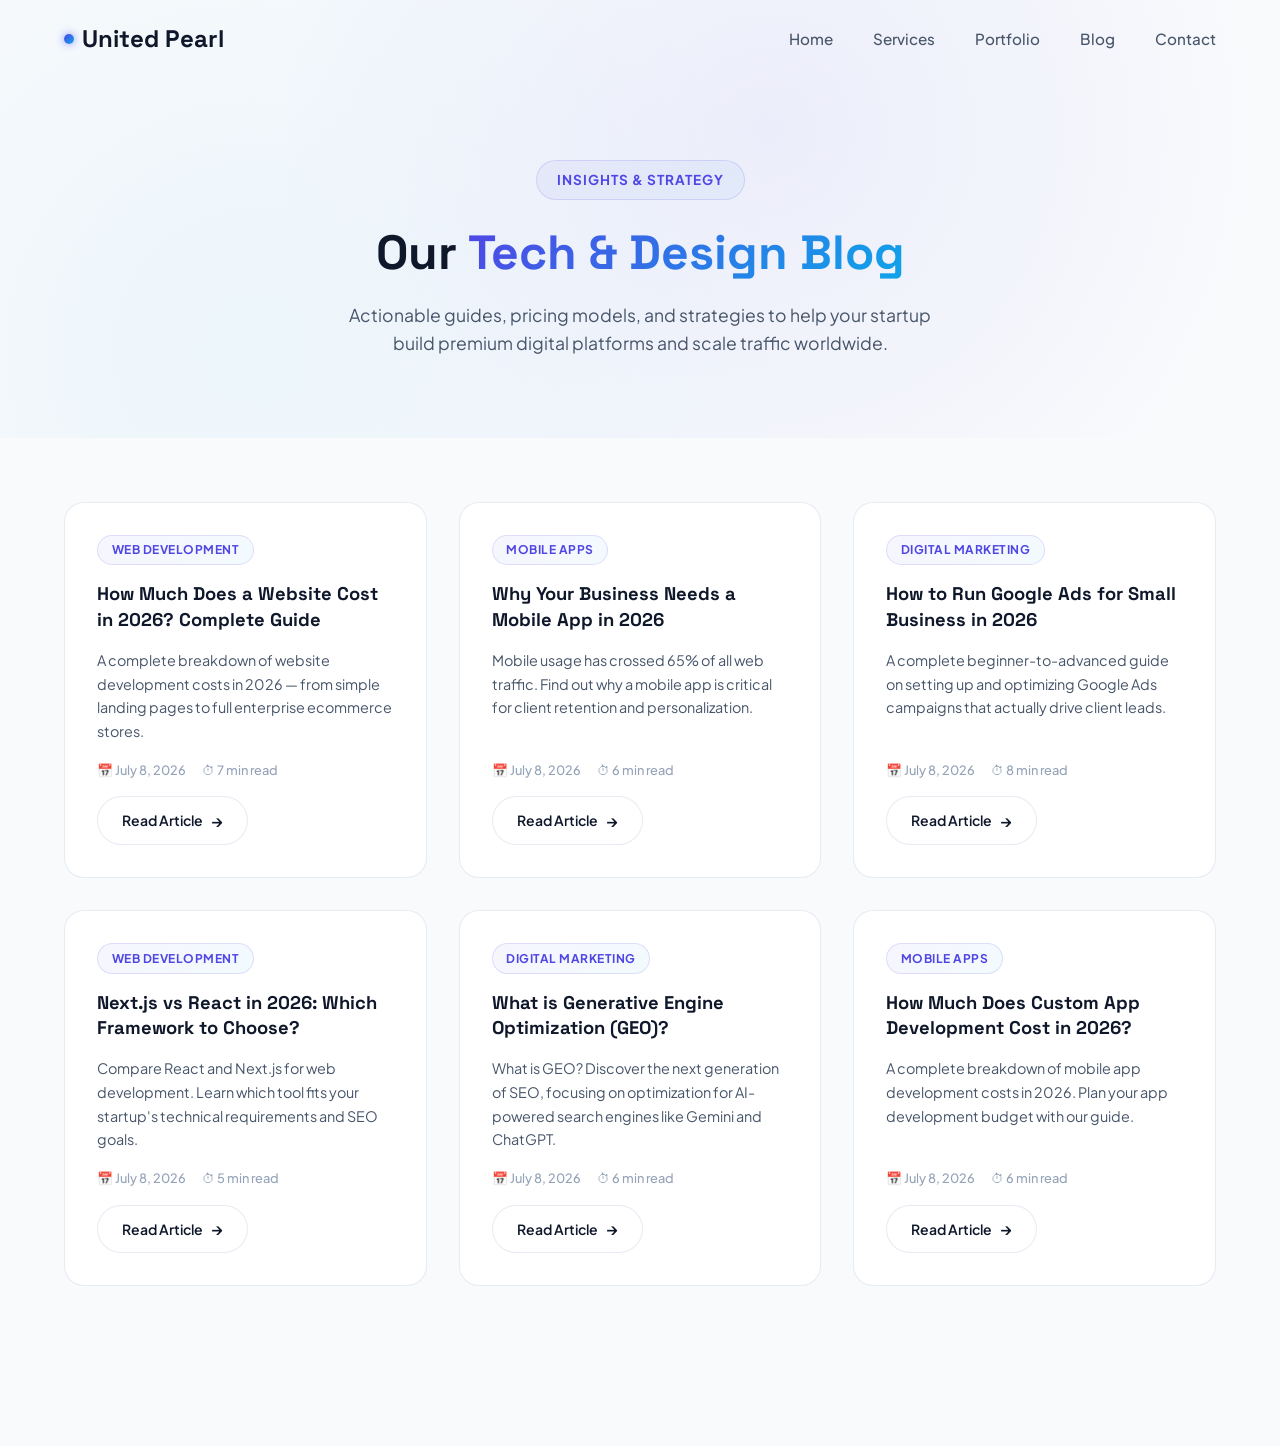
==== blog/index.html @ 1aefc0dc "SEO: Implement full blog system with 6 highly-searched blog articles, blog listing page, preview gri" ====
<!DOCTYPE html>
<html lang="en">
<head>
  <!-- Core Meta Tags -->
  <meta charset="UTF-8">
  <meta name="viewport" content="width=device-width, initial-scale=1.0">
  <meta name="robots" content="index, follow, max-snippet:-1, max-image-preview:large, max-video-preview:-1">
  <meta name="author" content="United Pearl">

  <!-- SEO Title & Description -->
  <title>Blog | United Pearl - Custom Web Development & Marketing Tips</title>
  <meta name="description" content="Discover professional tips, insights, and guides on custom web development, mobile app pricing, generative engine optimization, and Google Ads strategy for your business.">
  <meta name="keywords" content="united pearl blog, website cost 2026, app development tips, GEO vs SEO, run google ads, small business guide">

  <!-- Canonical URL -->
  <link rel="canonical" href="https://unitedpearl.in/blog/">

  <!-- Open Graph -->
  <meta property="og:type" content="website">
  <meta property="og:url" content="https://unitedpearl.in/blog/">
  <meta property="og:title" content="Blog | United Pearl - Custom Web Development & Marketing Tips">
  <meta property="og:description" content="Explore expert articles on custom website development, mobile app pricing, generative engine optimization, and Google Ads management.">
  <meta property="og:image" content="https://unitedpearl.in/assets/og-image.png">
  <meta property="og:site_name" content="United Pearl">
  <meta property="og:locale" content="en_US">

  <!-- Twitter Card -->
  <meta name="twitter:card" content="summary_large_image">
  <meta name="twitter:site" content="@unitedpearl">
  <meta name="twitter:title" content="Blog | United Pearl - Custom Web Development & Marketing Tips">
  <meta name="twitter:description" content="Explore expert articles on custom website development, mobile app pricing, generative engine optimization, and Google Ads management.">
  <meta name="twitter:image" content="https://unitedpearl.in/assets/og-image.png">

  <!-- CSS -->
  <link rel="stylesheet" href="../style.css">

  <!-- Favicon -->
  <link rel="icon" type="image/svg+xml" href="data:image/svg+xml,<svg xmlns=%22http://www.w3.org/2000/svg%22 viewBox=%220 0 100 100%22><circle cx=%2250%22 cy=%2250%22 r=%2240%22 fill=%22url(%23g)%22/><defs><linearGradient id=%22g%22 x1=%220%22 y1=%220%22 x2=%221%22 y2=%221%22><stop offset=%220%25%22 stop-color=%22%234f46e5%22/><stop offset=%22100%25%22 stop-color=%22%230ea5e9%22/></linearGradient></defs></svg>">

  <!-- Google AdSense -->
  <script async src="https://pagead2.googlesyndication.com/pagead/js/adsbygoogle.js?client=ca-pub-5391210910914867" crossorigin="anonymous"></script>
</head>
<body>

  <!-- Header -->
  <header id="header">
    <div class="container">
      <a href="../index.html" class="logo">
        <span class="logo-dot"></span>
        United Pearl
      </a>
      <nav id="nav-menu">
        <a href="../index.html" class="nav-link">Home</a>
        <a href="../index.html#services" class="nav-link">Services</a>
        <a href="../index.html#portfolio" class="nav-link">Portfolio</a>
        <a href="index.html" class="nav-link active">Blog</a>
        <a href="../index.html#contact" class="nav-link">Contact</a>
      </nav>
      <button class="mobile-nav-toggle" id="mobile-toggle" aria-label="Toggle Navigation">
        <span></span>
        <span></span>
        <span></span>
      </button>
    </div>
  </header>

  <!-- Blog Listing Hero -->
  <section class="blog-listing-hero">
    <div class="container">
      <span class="section-tag">Insights &amp; Strategy</span>
      <h1>Our <span class="text-gradient">Tech &amp; Design Blog</span></h1>
      <p>Actionable guides, pricing models, and strategies to help your startup build premium digital platforms and scale traffic worldwide.</p>
    </div>
  </section>

  <!-- Blog Listing Grid -->
  <section class="blog-listing-grid">
    <div class="container">
      <div class="blog-grid">

        <!-- Card 1: Website Cost -->
        <article class="blog-card">
          <span class="blog-card-tag">Web Development</span>
          <h3 class="blog-card-title">How Much Does a Website Cost in 2026? Complete Guide</h3>
          <p class="blog-card-excerpt">A complete breakdown of website development costs in 2026 — from simple landing pages to full enterprise ecommerce stores.</p>
          <div class="blog-card-meta">
            <span>📅 July 8, 2026</span>
            <span>⏱ 7 min read</span>
          </div>
          <a href="how-much-does-a-website-cost.html" class="blog-card-link">Read Article <span class="btn-icon">→</span></a>
        </article>

        <!-- Card 2: Mobile App Benefits -->
        <article class="blog-card">
          <span class="blog-card-tag">Mobile Apps</span>
          <h3 class="blog-card-title">Why Your Business Needs a Mobile App in 2026</h3>
          <p class="blog-card-excerpt">Mobile usage has crossed 65% of all web traffic. Find out why a mobile app is critical for client retention and personalization.</p>
          <div class="blog-card-meta">
            <span>📅 July 8, 2026</span>
            <span>⏱ 6 min read</span>
          </div>
          <a href="why-your-business-needs-a-mobile-app.html" class="blog-card-link">Read Article <span class="btn-icon">→</span></a>
        </article>

        <!-- Card 3: Google Ads Guide -->
        <article class="blog-card">
          <span class="blog-card-tag">Digital Marketing</span>
          <h3 class="blog-card-title">How to Run Google Ads for Small Business in 2026</h3>
          <p class="blog-card-excerpt">A complete beginner-to-advanced guide on setting up and optimizing Google Ads campaigns that actually drive client leads.</p>
          <div class="blog-card-meta">
            <span>📅 July 8, 2026</span>
            <span>⏱ 8 min read</span>
          </div>
          <a href="how-to-run-google-ads-for-small-business.html" class="blog-card-link">Read Article <span class="btn-icon">→</span></a>
        </article>

        <!-- Card 4: Next.js vs React -->
        <article class="blog-card">
          <span class="blog-card-tag">Web Development</span>
          <h3 class="blog-card-title">Next.js vs React in 2026: Which Framework to Choose?</h3>
          <p class="blog-card-excerpt">Compare React and Next.js for web development. Learn which tool fits your startup's technical requirements and SEO goals.</p>
          <div class="blog-card-meta">
            <span>📅 July 8, 2026</span>
            <span>⏱ 5 min read</span>
          </div>
          <a href="nextjs-vs-react-which-framework-should-you-choose.html" class="blog-card-link">Read Article <span class="btn-icon">→</span></a>
        </article>

        <!-- Card 5: GEO vs SEO -->
        <article class="blog-card">
          <span class="blog-card-tag">Digital Marketing</span>
          <h3 class="blog-card-title">What is Generative Engine Optimization (GEO)?</h3>
          <p class="blog-card-excerpt">What is GEO? Discover the next generation of SEO, focusing on optimization for AI-powered search engines like Gemini and ChatGPT.</p>
          <div class="blog-card-meta">
            <span>📅 July 8, 2026</span>
            <span>⏱ 6 min read</span>
          </div>
          <a href="what-is-generative-engine-optimization-geo.html" class="blog-card-link">Read Article <span class="btn-icon">→</span></a>
        </article>

        <!-- Card 6: App Development Cost -->
        <article class="blog-card">
          <span class="blog-card-tag">Mobile Apps</span>
          <h3 class="blog-card-title">How Much Does Custom App Development Cost in 2026?</h3>
          <p class="blog-card-excerpt">A complete breakdown of mobile app development costs in 2026. Plan your app development budget with our guide.</p>
          <div class="blog-card-meta">
            <span>📅 July 8, 2026</span>
            <span>⏱ 6 min read</span>
          </div>
          <a href="how-much-does-custom-app-development-cost.html" class="blog-card-link">Read Article <span class="btn-icon">→</span></a>
        </article>

      </div>
    </div>
  </section>

  <!-- JS -->
  <script src="../script.js"></script>
</body>
</html>
---- style.css ----
/* style.css - Premium Light/White Theme Design System for United Pearl */

@import url('https://fonts.googleapis.com/css2?family=Plus+Jakarta+Sans:wght@300;400;500;600;700;800&family=Space+Grotesk:wght@400;500;600;700&display=swap');

:root {
  /* Colors */
  --bg-primary: #f8fafc;
  --bg-secondary: #ffffff;
  --text-primary: #0f172a;
  --text-secondary: #475569;
  --text-muted: #94a3b8;
  
  --primary: #4f46e5;       /* Indigo */
  --primary-light: #818cf8; /* Light Indigo */
  --secondary: #0ea5e9;     /* Cyber Cyan */
  --accent: #f43f5e;        /* Rose accent */
  
  --gradient-main: linear-gradient(135deg, var(--primary) 0%, var(--secondary) 100%);
  --gradient-hover: linear-gradient(135deg, #4338ca 0%, #0284c7 100%);
  --gradient-soft: linear-gradient(135deg, rgba(79, 70, 229, 0.05) 0%, rgba(14, 165, 233, 0.05) 100%);
  
  --border-color: rgba(226, 232, 240, 0.8);
  --border-glow: rgba(79, 70, 229, 0.15);
  
  /* Shadows */
  --shadow-sm: 0 2px 4px rgba(15, 23, 42, 0.03);
  --shadow-md: 0 10px 25px -5px rgba(15, 23, 42, 0.05), 0 8px 10px -6px rgba(15, 23, 42, 0.05);
  --shadow-lg: 0 20px 40px -10px rgba(15, 23, 42, 0.08), 0 10px 15px -3px rgba(15, 23, 42, 0.04);
  --shadow-glow: 0 0 25px rgba(79, 70, 229, 0.15);
  
  /* Transitions */
  --transition-fast: 0.2s cubic-bezier(0.4, 0, 0.2, 1);
  --transition-normal: 0.3s cubic-bezier(0.4, 0, 0.2, 1);
  --transition-slow: 0.5s cubic-bezier(0.4, 0, 0.2, 1);
  
  /* Font Families */
  --font-heading: 'Space Grotesk', sans-serif;
  --font-body: 'Plus Jakarta Sans', sans-serif;
}

/* Base resets & styles */
* {
  margin: 0;
  padding: 0;
  box-sizing: border-box;
  outline: none;
}

html {
  scroll-behavior: smooth;
  font-size: 16px;
  background-color: var(--bg-primary);
  color: var(--text-primary);
}

body {
  font-family: var(--font-body);
  line-height: 1.6;
  overflow-x: hidden;
}

/* Typography styling */
h1, h2, h3, h4, h5, h6 {
  font-family: var(--font-heading);
  font-weight: 700;
  color: var(--text-primary);
  line-height: 1.2;
}

p {
  color: var(--text-secondary);
}

a {
  text-decoration: none;
  color: inherit;
  transition: var(--transition-fast);
}

img {
  max-width: 100%;
  height: auto;
  display: block;
}

/* Global Container */
.container {
  width: 100%;
  max-width: 1200px;
  margin: 0 auto;
  padding: 0 1.5rem;
}

/* Scrollbar customization */
::-webkit-scrollbar {
  width: 10px;
}
::-webkit-scrollbar-track {
  background: var(--bg-primary);
}
::-webkit-scrollbar-thumb {
  background: #cbd5e1;
  border-radius: 5px;
  border: 2px solid var(--bg-primary);
}
::-webkit-scrollbar-thumb:hover {
  background: var(--text-muted);
}

/* Common Buttons & Elements */
.btn {
  display: inline-flex;
  align-items: center;
  justify-content: center;
  padding: 0.875rem 2rem;
  border-radius: 30px;
  font-weight: 600;
  font-family: var(--font-body);
  font-size: 0.95rem;
  transition: all var(--transition-normal);
  cursor: pointer;
  border: 1px solid transparent;
}

.btn-primary {
  background: var(--gradient-main);
  color: #ffffff;
  box-shadow: 0 10px 20px rgba(79, 70, 229, 0.2);
}

.btn-primary:hover {
  background: var(--gradient-hover);
  transform: translateY(-2px);
  box-shadow: 0 15px 25px rgba(79, 70, 229, 0.3);
}

.btn-secondary {
  background: var(--bg-secondary);
  color: var(--text-primary);
  border: 1px solid var(--border-color);
}

.btn-secondary:hover {
  border-color: var(--primary-light);
  transform: translateY(-2px);
  box-shadow: var(--shadow-sm);
}

.btn-icon {
  margin-left: 0.5rem;
  font-size: 1.1rem;
  transition: transform var(--transition-fast);
}

.btn:hover .btn-icon {
  transform: translateX(4px);
}

.section-tag {
  display: inline-block;
  padding: 0.5rem 1.25rem;
  background: var(--gradient-soft);
  border: 1px solid var(--border-glow);
  color: var(--primary);
  border-radius: 20px;
  font-size: 0.85rem;
  font-weight: 700;
  text-transform: uppercase;
  letter-spacing: 1px;
  margin-bottom: 1.25rem;
}

.section-title-wrap {
  text-align: center;
  max-width: 700px;
  margin: 0 auto 4rem auto;
}

.section-title {
  font-size: 2.5rem;
  margin-bottom: 1rem;
}

.text-gradient {
  background: var(--gradient-main);
  -webkit-background-clip: text;
  -webkit-text-fill-color: transparent;
  background-clip: text;
}

/* Header & Navigation */
header {
  position: fixed;
  top: 0;
  left: 0;
  width: 100%;
  z-index: 1000;
  padding: 1.25rem 0;
  transition: all var(--transition-normal);
}

header.scrolled {
  padding: 0.8rem 0;
  background: rgba(255, 255, 255, 0.8);
  backdrop-filter: blur(16px);
  -webkit-backdrop-filter: blur(16px);
  border-bottom: 1px solid var(--border-color);
  box-shadow: var(--shadow-sm);
}

header .container {
  display: flex;
  align-items: center;
  justify-content: space-between;
}

.logo {
  display: flex;
  align-items: center;
  gap: 0.5rem;
  font-family: var(--font-heading);
  font-size: 1.5rem;
  font-weight: 700;
  color: var(--text-primary);
}

.logo-dot {
  width: 10px;
  height: 10px;
  background: var(--gradient-main);
  border-radius: 50%;
  display: inline-block;
  box-shadow: 0 0 8px var(--primary-light);
}

nav {
  display: flex;
  align-items: center;
  gap: 2.5rem;
}

.nav-link {
  font-weight: 500;
  color: var(--text-secondary);
  font-size: 0.95rem;
  position: relative;
  padding: 0.25rem 0;
}

.nav-link:hover, .nav-link.active {
  color: var(--primary);
}

.nav-link::after {
  content: '';
  position: absolute;
  bottom: 0;
  left: 0;
  width: 0;
  height: 2px;
  background: var(--gradient-main);
  transition: width var(--transition-normal);
}

.nav-link:hover::after, .nav-link.active::after {
  width: 100%;
}

.mobile-nav-toggle {
  display: none;
  background: none;
  border: none;
  cursor: pointer;
  padding: 0.5rem;
  z-index: 1001;
}

.mobile-nav-toggle span {
  display: block;
  width: 25px;
  height: 2px;
  background-color: var(--text-primary);
  margin: 5px 0;
  transition: all var(--transition-normal);
}

/* Hero Section */
.hero {
  padding: 10rem 0 7rem 0;
  background: radial-gradient(circle at 50% 50%, rgba(14, 165, 233, 0.08) 0%, transparent 50%),
              radial-gradient(circle at 10% 20%, rgba(79, 70, 229, 0.04) 0%, transparent 40%);
  position: relative;
}

.hero-content-center {
  text-align: center;
  max-width: 820px;
  margin: 0 auto;
  display: flex;
  flex-direction: column;
  align-items: center;
}

.hero-content-center .hero-cta {
  justify-content: center;
}

.hero-title {
  font-size: 3.75rem;
  line-height: 1.15;
  margin-bottom: 1.5rem;
  font-weight: 800;
}

.hero-description {
  font-size: 1.15rem;
  color: var(--text-secondary);
  margin-bottom: 2.5rem;
  line-height: 1.7;
}

.hero-cta {
  display: flex;
  gap: 1rem;
}

.hero-visual {
  position: relative;
  display: flex;
  justify-content: center;
  align-items: center;
}

.hero-image-wrapper {
  position: relative;
  width: 100%;
  max-width: 480px;
  border-radius: 2rem;
  overflow: hidden;
  box-shadow: var(--shadow-lg);
  border: 4px solid var(--bg-secondary);
  transform: perspective(1000px) rotateY(-5deg) rotateX(5deg);
  transition: transform var(--transition-slow);
}

.hero-image-wrapper:hover {
  transform: perspective(1000px) rotateY(0deg) rotateX(0deg);
}

.floating-card {
  position: absolute;
  background: rgba(255, 255, 255, 0.85);
  backdrop-filter: blur(12px);
  -webkit-backdrop-filter: blur(12px);
  border: 1px solid var(--border-color);
  border-radius: 1rem;
  padding: 1rem 1.5rem;
  display: flex;
  align-items: center;
  gap: 1rem;
  box-shadow: var(--shadow-md);
  animation: float 4s ease-in-out infinite;
}

.floating-card-1 {
  top: 10%;
  left: -8%;
  animation-delay: 0s;
}

.floating-card-2 {
  bottom: 15%;
  right: -5%;
  animation-delay: 2s;
}

.float-icon {
  font-size: 1.5rem;
  background: var(--gradient-soft);
  color: var(--primary);
  width: 40px;
  height: 40px;
  border-radius: 50%;
  display: flex;
  align-items: center;
  justify-content: center;
}

.float-info h4 {
  font-size: 0.95rem;
  margin-bottom: 0.1rem;
}

.float-info p {
  font-size: 0.75rem;
  font-weight: 600;
  color: var(--primary);
}

@keyframes float {
  0%, 100% {
    transform: translateY(0px);
  }
  50% {
    transform: translateY(-12px);
  }
}

/* Services Section */
.services {
  padding: 7rem 0;
  background: var(--bg-secondary);
  position: relative;
}

.services-grid {
  display: grid;
  grid-template-columns: repeat(auto-fit, minmax(320px, 1fr));
  gap: 2rem;
}

.service-card {
  background: rgba(255, 255, 255, 0.6);
  border: 1px solid rgba(255, 255, 255, 0.5);
  border-radius: 1.5rem;
  padding: 2.5rem;
  transition: all 0.4s cubic-bezier(0.23, 1, 0.32, 1);
  position: relative;
  overflow: hidden;
  display: flex;
  flex-direction: column;
  backdrop-filter: blur(4px);
  -webkit-backdrop-filter: blur(4px);
}

/* Shimmer highlight layer */
.service-card::before {
  content: '';
  position: absolute;
  top: 0;
  left: -75%;
  width: 50%;
  height: 100%;
  background: linear-gradient(
    120deg,
    transparent 0%,
    rgba(255, 255, 255, 0) 30%,
    rgba(255, 255, 255, 0.55) 50%,
    rgba(255, 255, 255, 0) 70%,
    transparent 100%
  );
  transition: left 0.65s cubic-bezier(0.23, 1, 0.32, 1);
  pointer-events: none;
  z-index: 1;
}

/* Subtle inner gradient glow */
.service-card::after {
  content: '';
  position: absolute;
  inset: 0;
  border-radius: 1.5rem;
  background: linear-gradient(
    135deg,
    rgba(79, 70, 229, 0.07) 0%,
    rgba(14, 165, 233, 0.05) 50%,
    rgba(255, 255, 255, 0.1) 100%
  );
  opacity: 0;
  transition: opacity 0.4s ease;
  pointer-events: none;
  z-index: 0;
}

.service-card:hover {
  transform: translateY(-10px) scale(1.015);
  background: rgba(255, 255, 255, 0.82);
  border-color: rgba(255, 255, 255, 0.9);
  box-shadow:
    0 8px 32px rgba(79, 70, 229, 0.12),
    0 2px 8px rgba(14, 165, 233, 0.08),
    inset 0 1px 0 rgba(255, 255, 255, 0.9),
    inset 0 -1px 0 rgba(255, 255, 255, 0.4);
  backdrop-filter: blur(20px);
  -webkit-backdrop-filter: blur(20px);
}

.service-card:hover::before {
  left: 125%;
}

.service-card:hover::after {
  opacity: 1;
}

.service-card > * {
  position: relative;
  z-index: 2;
}

.service-icon {
  width: 60px;
  height: 60px;
  border-radius: 16px;
  background: rgba(255, 255, 255, 0.7);
  border: 1px solid rgba(255, 255, 255, 0.6);
  display: flex;
  align-items: center;
  justify-content: center;
  margin-bottom: 1.5rem;
  transition: all 0.4s cubic-bezier(0.23, 1, 0.32, 1);
  color: var(--primary);
  backdrop-filter: blur(8px);
  -webkit-backdrop-filter: blur(8px);
  box-shadow: 0 4px 12px rgba(79, 70, 229, 0.08), inset 0 1px 0 rgba(255,255,255,0.8);
}

.service-card:hover .service-icon {
  background: var(--gradient-main);
  color: #ffffff;
  border-color: transparent;
  box-shadow: 0 8px 20px rgba(79, 70, 229, 0.28), inset 0 1px 0 rgba(255,255,255,0.3);
  transform: scale(1.08);
}

.service-icon svg {
  width: 28px;
  height: 28px;
}

.service-icon svg.outline-icon {
  fill: none;
  stroke: currentColor;
}

.service-icon svg.filled-icon {
  fill: currentColor;
  stroke: none;
}

.service-card h3 {
  font-size: 1.35rem;
  margin-bottom: 1rem;
  font-family: var(--font-heading);
}

.service-card p {
  font-size: 0.95rem;
  color: var(--text-secondary);
  line-height: 1.6;
  flex-grow: 1;
}

/* Portfolio Section */
.portfolio {
  padding: 7rem 0;
  background: var(--bg-primary);
}

.portfolio-tabs {
  display: flex;
  justify-content: center;
  gap: 1rem;
  margin-bottom: 4rem;
}

.tab-btn {
  background: var(--bg-secondary);
  color: var(--text-secondary);
  border: 1px solid var(--border-color);
  padding: 0.75rem 2rem;
  border-radius: 30px;
  font-weight: 600;
  cursor: pointer;
  transition: all var(--transition-normal);
}

.tab-btn.active {
  background: var(--gradient-main);
  color: #ffffff;
  border-color: transparent;
  box-shadow: 0 8px 16px rgba(79, 70, 229, 0.15);
}

.portfolio-grid {
  display: grid;
  grid-template-columns: repeat(auto-fit, minmax(360px, 1fr));
  gap: 2.5rem;
}

.apps-grid {
  display: flex;
  flex-wrap: wrap;
  justify-content: center;
  gap: 2.5rem;
}

.apps-grid .app-card {
  width: calc(50% - 1.25rem);
  min-width: 340px;
  max-width: 560px;
}

@media (max-width: 768px) {
  .apps-grid .app-card {
    width: 100%;
  }
}

.portfolio-pane {
  display: none;
  width: 100%;
}

.portfolio-pane.active {
  display: grid;
  animation: fadeIn 0.5s ease-in-out;
}

@keyframes fadeIn {
  from { opacity: 0; transform: translateY(15px); }
  to { opacity: 1; transform: translateY(0); }
}

/* Web Portfolio Card */
.web-card {
  background: var(--bg-secondary);
  border: 1px solid var(--border-color);
  border-radius: 1.5rem;
  overflow: hidden;
  box-shadow: var(--shadow-sm);
  transition: all var(--transition-normal);
  display: flex;
  flex-direction: column;
}

.web-card:hover {
  transform: translateY(-8px);
  box-shadow: var(--shadow-lg);
  border-color: var(--primary-light);
}

.web-preview {
  position: relative;
  overflow: hidden;
  aspect-ratio: 16/10;
  background: #f1f5f9;
}

.web-preview img {
  width: 100%;
  height: 100%;
  object-fit: cover;
  object-position: top;
  transition: transform var(--transition-slow);
  content-visibility: auto;
}

.web-card:hover .web-preview img {
  transform: scale(1.05);
}

.web-card-content {
  padding: 2rem;
  display: flex;
  flex-direction: column;
  flex-grow: 1;
}

.web-card-content h3 {
  font-size: 1.4rem;
  margin-bottom: 0.75rem;
}

.web-card-content p {
  font-size: 0.95rem;
  color: var(--text-secondary);
  margin-bottom: 1.5rem;
  flex-grow: 1;
}

.web-tags {
  display: flex;
  gap: 0.5rem;
  margin-bottom: 1.5rem;
  flex-wrap: wrap;
}

.web-tags span {
  font-size: 0.75rem;
  font-weight: 600;
  color: var(--primary);
  background: var(--gradient-soft);
  border: 1px solid var(--border-glow);
  padding: 0.25rem 0.75rem;
  border-radius: 15px;
}

/* App Portfolio Card */
.app-card {
  background: var(--bg-secondary);
  border: 1px solid var(--border-color);
  border-radius: 1.5rem;
  padding: 2rem;
  box-shadow: var(--shadow-sm);
  transition: all var(--transition-normal);
  display: flex;
  flex-direction: column;
}

.app-card:hover {
  transform: translateY(-8px);
  box-shadow: var(--shadow-lg);
  border-color: var(--primary-light);
}

.app-header {
  display: flex;
  gap: 1.25rem;
  align-items: center;
  margin-bottom: 1.5rem;
}

.app-icon {
  width: 76px;
  height: 76px;
  border-radius: 18px;
  overflow: hidden;
  box-shadow: var(--shadow-md);
  border: 2px solid var(--border-color);
  background: #ffffff;
}

.app-icon img {
  width: 100%;
  height: 100%;
  object-fit: cover;
}

.app-title-wrap h3 {
  font-size: 1.25rem;
  margin-bottom: 0.25rem;
}

.app-developer {
  font-size: 0.8rem;
  color: var(--primary);
  font-weight: 700;
  text-transform: uppercase;
  letter-spacing: 0.5px;
}

.app-description {
  font-size: 0.95rem;
  color: var(--text-secondary);
  margin-bottom: 1.5rem;
  line-height: 1.6;
  flex-grow: 1;
}

.play-badge-btn {
  display: flex;
  align-items: center;
  gap: 0.75rem;
  background: #111827; /* Dark black background matching official play badge style */
  color: #ffffff;
  padding: 0.65rem 1.25rem;
  border-radius: 12px;
  font-size: 0.75rem;
  font-weight: 600;
  align-self: flex-start;
  transition: all var(--transition-fast);
}

.play-badge-btn:hover {
  background: #1f2937;
  transform: translateY(-2px);
  box-shadow: 0 8px 15px rgba(17, 24, 39, 0.2);
}

.play-badge-btn svg {
  width: 22px;
  height: 22px;
}

.play-badge-btn .badge-text {
  display: flex;
  flex-direction: column;
  line-height: 1.2;
}

.play-badge-btn .badge-text span {
  font-size: 0.6rem;
  font-weight: 400;
  text-transform: uppercase;
  color: #9ca3af;
}

.play-badge-btn .badge-text strong {
  font-size: 0.85rem;
  font-weight: 600;
  letter-spacing: 0.2px;
}

/* About & Stats Section */
.about {
  padding: 7rem 0;
  background: var(--bg-secondary);
  position: relative;
}

.about-grid {
  display: grid;
  grid-template-columns: 1fr 1fr;
  gap: 5rem;
  align-items: center;
}

.about-content h2 {
  font-size: 2.25rem;
  margin-bottom: 1.5rem;
}

.about-content p {
  margin-bottom: 2rem;
  font-size: 1.05rem;
}

.stats-grid {
  display: grid;
  grid-template-columns: 1fr 1fr;
  gap: 2rem;
}

.stat-item {
  background: var(--bg-primary);
  border: 1px solid var(--border-color);
  padding: 2rem;
  border-radius: 1.25rem;
  text-align: center;
  box-shadow: var(--shadow-sm);
  transition: transform var(--transition-normal);
}

.stat-item:hover {
  transform: translateY(-4px);
  border-color: var(--primary-light);
}

.stat-number {
  font-size: 2.5rem;
  font-weight: 800;
  font-family: var(--font-heading);
  background: var(--gradient-main);
  -webkit-background-clip: text;
  -webkit-text-fill-color: transparent;
  background-clip: text;
  margin-bottom: 0.5rem;
}

.stat-label {
  font-size: 0.9rem;
  font-weight: 700;
  color: var(--text-secondary);
  text-transform: uppercase;
  letter-spacing: 0.5px;
}

/* Contact Section */
.contact {
  padding: 7rem 0;
  background: var(--bg-primary);
  position: relative;
}

.contact-grid {
  display: grid;
  grid-template-columns: 0.8fr 1.2fr;
  gap: 4rem;
}

.contact-info {
  display: flex;
  flex-direction: column;
  justify-content: space-between;
}

.contact-details {
  margin: 2.5rem 0;
}

.contact-detail-card {
  display: flex;
  align-items: center;
  gap: 1.25rem;
  background: var(--bg-secondary);
  border: 1px solid var(--border-color);
  padding: 1.5rem;
  border-radius: 1.25rem;
  margin-bottom: 1.5rem;
  box-shadow: var(--shadow-sm);
  transition: border-color var(--transition-normal);
}

.contact-detail-card:hover {
  border-color: var(--primary-light);
}

.contact-icon {
  width: 50px;
  height: 50px;
  border-radius: 12px;
  background: var(--gradient-soft);
  color: var(--primary);
  display: flex;
  align-items: center;
  justify-content: center;
  font-size: 1.25rem;
}

.contact-meta h4 {
  font-size: 0.85rem;
  color: var(--text-muted);
  text-transform: uppercase;
  letter-spacing: 0.5px;
  margin-bottom: 0.25rem;
}

.contact-meta a, .contact-meta p {
  font-size: 1.05rem;
  font-weight: 600;
  color: var(--text-primary);
}

.contact-meta a:hover {
  color: var(--primary);
}

.contact-form-container {
  background: var(--bg-secondary);
  border: 1px solid var(--border-color);
  padding: 3rem;
  border-radius: 2rem;
  box-shadow: var(--shadow-lg);
}

.form-group-row {
  display: grid;
  grid-template-columns: 1fr 1fr;
  gap: 1.5rem;
}

.form-group {
  margin-bottom: 1.5rem;
  display: flex;
  flex-direction: column;
  gap: 0.5rem;
}

.form-label {
  font-size: 0.85rem;
  font-weight: 700;
  color: var(--text-secondary);
}

.form-input {
  background: var(--bg-primary);
  border: 1px solid var(--border-color);
  padding: 1rem 1.25rem;
  border-radius: 12px;
  color: var(--text-primary);
  font-family: var(--font-body);
  font-size: 0.95rem;
  transition: all var(--transition-normal);
}

.form-input:focus {
  border-color: var(--primary-light);
  background: var(--bg-secondary);
  box-shadow: 0 0 0 4px rgba(79, 70, 229, 0.08);
}

textarea.form-input {
  resize: vertical;
  min-height: 120px;
}

.form-feedback {
  margin-top: 1rem;
  padding: 1rem;
  border-radius: 10px;
  font-size: 0.9rem;
  display: none;
}

.form-feedback.success {
  background: rgba(16, 185, 129, 0.1);
  color: #059669;
  border: 1px solid rgba(16, 185, 129, 0.2);
  display: block;
}

.form-feedback.error {
  background: rgba(244, 63, 94, 0.1);
  color: #e11d48;
  border: 1px solid rgba(244, 63, 94, 0.2);
  display: block;
}

/* Footer */
footer {
  background: var(--bg-secondary);
  border-top: 1px solid var(--border-color);
  padding: 4rem 0;
}

.footer-top {
  display: flex;
  justify-content: space-between;
  align-items: center;
}

.footer-brand {
  max-width: 320px;
}

.footer-tagline {
  color: var(--text-secondary);
  margin-top: 0.75rem;
  font-size: 0.95rem;
}

.footer-links {
  display: flex;
  gap: 3rem;
}

.footer-link-group h4 {
  font-size: 0.9rem;
  color: var(--text-primary);
  text-transform: uppercase;
  letter-spacing: 0.5px;
  margin-bottom: 1rem;
}

.footer-link-group ul {
  list-style: none;
}

.footer-link-group li {
  margin-bottom: 0.75rem;
}

.footer-link-group a {
  font-size: 0.9rem;
  color: var(--text-secondary);
}

.footer-link-group a:hover {
  color: var(--primary);
  padding-left: 3px;
}

.footer-bottom {
  display: flex;
  justify-content: space-between;
  align-items: center;
}

.footer-bottom p {
  font-size: 0.85rem;
  color: var(--text-muted);
}

.social-links {
  display: flex;
  gap: 1rem;
}

.social-icon {
  width: 38px;
  height: 38px;
  border-radius: 50%;
  background: var(--bg-primary);
  border: 1px solid var(--border-color);
  display: flex;
  align-items: center;
  justify-content: center;
  color: var(--text-secondary);
  transition: all var(--transition-fast);
}

.social-icon:hover {
  background: var(--gradient-main);
  color: #ffffff;
  border-color: transparent;
  transform: translateY(-2px);
}

.social-icon svg {
  width: 18px;
  height: 18px;
  fill: currentColor;
}

/* Animations */
.fade-up {
  opacity: 0;
  transform: translateY(30px);
  transition: opacity 0.8s ease, transform 0.8s ease;
}

.fade-up.animated {
  opacity: 1;
  transform: translateY(0);
}

/* Responsive Media Queries */
@media (max-width: 1024px) {
  .hero-title {
    font-size: 3rem;
  }
}

@media (max-width: 768px) {
  header {
    padding: 1rem 0;
  }
  .mobile-nav-toggle {
    display: block;
  }
  nav {
    position: fixed;
    top: 0;
    right: -100%;
    width: 280px;
    height: 100vh;
    background: var(--bg-secondary);
    box-shadow: -10px 0 30px rgba(0, 0, 0, 0.05);
    flex-direction: column;
    justify-content: center;
    gap: 2rem;
    padding: 3rem;
    transition: right var(--transition-normal);
    z-index: 1000;
  }
  nav.active {
    right: 0;
  }
  .mobile-nav-toggle.active span:nth-child(1) {
    transform: rotate(45deg) translate(5px, 5px);
  }
  .mobile-nav-toggle.active span:nth-child(2) {
    opacity: 0;
  }
  .mobile-nav-toggle.active span:nth-child(3) {
    transform: rotate(-45deg) translate(5px, -5px);
  }
  .hero {
    padding: 8rem 0 5rem 0;
  }
  .hero-title {
    font-size: 2.75rem;
  }
  .about-grid, .contact-grid {
    grid-template-columns: 1fr;
    gap: 3rem;
  }
  .contact-info {
    gap: 2rem;
  }
  .form-group-row {
    grid-template-columns: 1fr;
    gap: 0;
  }
  .footer-top {
    flex-direction: column;
    text-align: center;
    gap: 2rem;
  }
  .footer-links {
    flex-wrap: wrap;
    justify-content: center;
    gap: 2rem;
  }
  .footer-bottom {
    flex-direction: column;
    gap: 1rem;
    text-align: center;
  }
}

/* Ad Skeleton Loader */
.ad-wrapper {
  position: relative;
  min-height: 90px;
  width: 100%;
  max-width: 728px;
  background: var(--bg-secondary);
  border-radius: 12px;
  border: 1px dashed var(--border-color);
  overflow: hidden;
  display: flex;
  justify-content: center;
  align-items: center;
  margin: 0 auto;
  box-shadow: var(--shadow-sm);
  transition: all 0.3s ease;
}

.ad-wrapper::before {
  content: "";
  position: absolute;
  top: 0;
  left: 0;
  width: 100%;
  height: 100%;
  background: linear-gradient(
    90deg,
    rgba(79, 70, 229, 0) 0%,
    rgba(79, 70, 229, 0.05) 50%,
    rgba(79, 70, 229, 0) 100%
  );
  background-size: 200% 100%;
  animation: ad-shimmer 1.5s infinite linear;
}

.ad-wrapper::after {
  content: "Advertisement";
  color: var(--text-muted);
  font-size: 0.75rem;
  font-weight: 500;
  text-transform: uppercase;
  letter-spacing: 0.08em;
  position: absolute;
  z-index: 1;
}

/* Hide the skeleton styling when AdSense fills the ad */
.ad-wrapper:has(ins[data-ad-status="filled"])::before,
.ad-wrapper:has(ins[data-ad-status="filled"])::after {
  display: none !important;
}

.ad-wrapper:has(ins[data-ad-status="filled"]) {
  border-style: none;
  background: transparent;
  box-shadow: none;
}

@keyframes ad-shimmer {
  0% {
    background-position: -200% 0;
  }
  100% {
    background-position: 200% 0;
  }
}

/* ===== FAQ Section ===== */
.faq-section {
  padding: 6rem 0;
  background: var(--bg-secondary);
  position: relative;
}

.faq-section::before {
  content: '';
  position: absolute;
  top: 0; left: 0; right: 0;
  height: 1px;
  background: var(--gradient-main);
  opacity: 0.15;
}

.faq-grid {
  max-width: 800px;
  margin: 3rem auto 0;
  display: flex;
  flex-direction: column;
  gap: 1rem;
}

.faq-item {
  background: var(--bg-primary);
  border: 1px solid var(--border-color);
  border-radius: 14px;
  overflow: hidden;
  transition: border-color 0.3s ease, box-shadow 0.3s ease;
}

.faq-item:hover {
  border-color: var(--border-glow);
  box-shadow: var(--shadow-md);
}

.faq-item.open {
  border-color: rgba(79, 70, 229, 0.3);
  box-shadow: 0 4px 20px rgba(79, 70, 229, 0.08);
}

.faq-question {
  width: 100%;
  display: flex;
  justify-content: space-between;
  align-items: center;
  gap: 1rem;
  padding: 1.25rem 1.5rem;
  background: none;
  border: none;
  cursor: pointer;
  font-size: 1rem;
  font-weight: 600;
  color: var(--text-primary);
  text-align: left;
  font-family: inherit;
  transition: color 0.3s ease;
}

.faq-question:hover {
  color: var(--primary);
}

.faq-item.open .faq-question {
  color: var(--primary);
}

.faq-icon {
  flex-shrink: 0;
  width: 28px;
  height: 28px;
  border-radius: 50%;
  background: var(--gradient-soft);
  border: 1px solid var(--border-glow);
  display: flex;
  align-items: center;
  justify-content: center;
  font-size: 1.25rem;
  font-weight: 300;
  color: var(--primary);
  transition: transform 0.35s ease, background 0.3s ease;
  line-height: 1;
}

.faq-item.open .faq-icon {
  transform: rotate(45deg);
  background: var(--gradient-main);
  color: #fff;
  border-color: transparent;
}

.faq-answer {
  max-height: 0;
  overflow: hidden;
  transition: max-height 0.4s ease, padding 0.4s ease;
  padding: 0 1.5rem;
}

.faq-item.open .faq-answer {
  max-height: 300px;
  padding: 0 1.5rem 1.25rem;
}

.faq-answer p {
  color: var(--text-secondary);
  line-height: 1.7;
  font-size: 0.95rem;
}

.faq-answer a {
  color: var(--primary);
  text-decoration: none;
  font-weight: 500;
}

.faq-answer a:hover {
  text-decoration: underline;
}

@media (max-width: 768px) {
  .faq-question {
    font-size: 0.95rem;
    padding: 1rem 1.25rem;
  }
  .faq-item.open .faq-answer {
    padding: 0 1.25rem 1rem;
  }
}

/* ===================================================
   BLOG SECTION — Main site preview cards
   =================================================== */
.blog-section {
  padding: 7rem 0;
  background: var(--bg-primary);
  position: relative;
}

.blog-grid {
  display: grid;
  grid-template-columns: repeat(3, 1fr);
  gap: 2rem;
  margin-bottom: 3rem;
}

.blog-card {
  background: var(--bg-secondary);
  border: 1px solid var(--border-color);
  border-radius: 1.25rem;
  padding: 2rem;
  display: flex;
  flex-direction: column;
  gap: 1rem;
  transition: all var(--transition-normal);
  position: relative;
  overflow: hidden;
}

.blog-card::before {
  content: '';
  position: absolute;
  top: 0;
  left: 0;
  right: 0;
  height: 3px;
  background: var(--gradient-main);
  opacity: 0;
  transition: opacity var(--transition-normal);
}

.blog-card:hover {
  border-color: var(--border-glow);
  box-shadow: var(--shadow-lg);
  transform: translateY(-6px);
}

.blog-card:hover::before {
  opacity: 1;
}

.blog-card-tag {
  display: inline-block;
  padding: 0.3rem 0.85rem;
  background: var(--gradient-soft);
  border: 1px solid var(--border-glow);
  color: var(--primary);
  border-radius: 20px;
  font-size: 0.75rem;
  font-weight: 700;
  text-transform: uppercase;
  letter-spacing: 0.5px;
  width: fit-content;
}

.blog-card-title {
  font-size: 1.15rem;
  font-weight: 700;
  color: var(--text-primary);
  font-family: var(--font-heading);
  line-height: 1.4;
  transition: color var(--transition-fast);
}

.blog-card:hover .blog-card-title {
  color: var(--primary);
}

.blog-card-excerpt {
  color: var(--text-secondary);
  font-size: 0.9rem;
  line-height: 1.65;
  flex: 1;
}

.blog-card-meta {
  display: flex;
  align-items: center;
  gap: 1rem;
  font-size: 0.8rem;
  color: var(--text-muted);
  font-weight: 500;
}

.blog-card-meta span {
  display: flex;
  align-items: center;
  gap: 0.35rem;
}

.blog-card-link {
  display: inline-flex;
  align-items: center;
  gap: 0.5rem;
  padding: 0.65rem 1.5rem;
  border-radius: 30px;
  font-weight: 600;
  font-size: 0.875rem;
  background: var(--bg-secondary);
  color: var(--text-primary);
  border: 1px solid var(--border-color);
  transition: all var(--transition-normal);
  width: fit-content;
  text-decoration: none;
  font-family: var(--font-body);
}

.blog-card-link:hover {
  border-color: var(--primary);
  color: var(--primary);
  background: rgba(79, 70, 229, 0.04);
  transform: translateX(4px);
}

.blog-card-link .btn-icon {
  font-size: 1rem;
  margin-left: 0;
  transition: transform var(--transition-fast);
}

.blog-card-link:hover .btn-icon {
  transform: translateX(4px);
}

.blog-section-cta {
  text-align: center;
  margin-top: 1rem;
}

/* ===================================================
   BLOG LISTING PAGE (blog/index.html)
   =================================================== */
.blog-listing-hero {
  padding: 10rem 0 5rem;
  background: radial-gradient(circle at 60% 30%, rgba(79, 70, 229, 0.07) 0%, transparent 60%),
              radial-gradient(circle at 20% 80%, rgba(14, 165, 233, 0.05) 0%, transparent 50%);
  text-align: center;
}

.blog-listing-hero .section-tag {
  margin-bottom: 1.5rem;
}

.blog-listing-hero h1 {
  font-size: 3rem;
  margin-bottom: 1.25rem;
}

.blog-listing-hero p {
  font-size: 1.1rem;
  color: var(--text-secondary);
  max-width: 600px;
  margin: 0 auto;
}

.blog-listing-grid {
  padding: 4rem 0 7rem;
  background: var(--bg-primary);
}

/* ===================================================
   INDIVIDUAL BLOG POST PAGE STYLES
   =================================================== */
.blog-post-hero {
  padding: 9rem 0 4rem;
  background: var(--bg-secondary);
  border-bottom: 1px solid var(--border-color);
}

.blog-post-breadcrumb {
  display: flex;
  align-items: center;
  gap: 0.5rem;
  font-size: 0.85rem;
  color: var(--text-muted);
  margin-bottom: 1.5rem;
}

.blog-post-breadcrumb a {
  color: var(--primary);
  text-decoration: none;
  font-weight: 500;
}

.blog-post-breadcrumb a:hover {
  text-decoration: underline;
}

.blog-post-breadcrumb .sep {
  color: var(--text-muted);
}

.blog-post-tag {
  display: inline-block;
  padding: 0.35rem 1rem;
  background: var(--gradient-soft);
  border: 1px solid var(--border-glow);
  color: var(--primary);
  border-radius: 20px;
  font-size: 0.8rem;
  font-weight: 700;
  text-transform: uppercase;
  letter-spacing: 0.5px;
  margin-bottom: 1.25rem;
}

.blog-post-title {
  font-size: 2.75rem;
  line-height: 1.2;
  margin-bottom: 1.5rem;
  max-width: 800px;
}

.blog-post-meta {
  display: flex;
  align-items: center;
  gap: 1.5rem;
  font-size: 0.875rem;
  color: var(--text-muted);
  font-weight: 500;
  flex-wrap: wrap;
}

.blog-post-meta span {
  display: flex;
  align-items: center;
  gap: 0.4rem;
}

/* Article Content */
.blog-post-body {
  padding: 5rem 0;
  background: var(--bg-primary);
}

.blog-post-layout {
  display: grid;
  grid-template-columns: 1fr 300px;
  gap: 4rem;
  max-width: 1100px;
  margin: 0 auto;
}

.blog-post-content {
  font-size: 1.05rem;
  line-height: 1.85;
  color: var(--text-secondary);
}

.blog-post-content h2 {
  font-size: 1.75rem;
  color: var(--text-primary);
  margin: 2.5rem 0 1rem;
  padding-bottom: 0.5rem;
  border-bottom: 2px solid var(--border-color);
}

.blog-post-content h3 {
  font-size: 1.3rem;
  color: var(--text-primary);
  margin: 2rem 0 0.75rem;
}

.blog-post-content p {
  margin-bottom: 1.5rem;
  color: var(--text-secondary);
}

.blog-post-content ul,
.blog-post-content ol {
  margin: 1rem 0 1.5rem 1.5rem;
  display: flex;
  flex-direction: column;
  gap: 0.5rem;
}

.blog-post-content li {
  color: var(--text-secondary);
  line-height: 1.7;
}

.blog-post-content strong {
  color: var(--text-primary);
  font-weight: 600;
}

.blog-post-content a {
  color: var(--primary);
  text-decoration: underline;
  text-underline-offset: 3px;
}

.blog-post-content a:hover {
  color: var(--primary-light);
}

/* Pricing / info table inside blog */
.blog-table {
  width: 100%;
  border-collapse: collapse;
  margin: 2rem 0;
  font-size: 0.95rem;
  border-radius: 12px;
  overflow: hidden;
  box-shadow: var(--shadow-sm);
}

.blog-table th {
  background: var(--gradient-main);
  color: #fff;
  padding: 1rem 1.25rem;
  text-align: left;
  font-weight: 600;
  font-family: var(--font-heading);
}

.blog-table td {
  padding: 0.875rem 1.25rem;
  color: var(--text-secondary);
  border-bottom: 1px solid var(--border-color);
}

.blog-table tr:last-child td {
  border-bottom: none;
}

.blog-table tr:nth-child(even) td {
  background: rgba(79, 70, 229, 0.02);
}

/* CTA Box inside article */
.blog-cta-box {
  background: linear-gradient(135deg, rgba(79, 70, 229, 0.07) 0%, rgba(14, 165, 233, 0.07) 100%);
  border: 1px solid var(--border-glow);
  border-radius: 1.25rem;
  padding: 2.5rem;
  text-align: center;
  margin: 3rem 0;
}

.blog-cta-box h3 {
  font-size: 1.5rem;
  color: var(--text-primary);
  margin-bottom: 0.75rem;
}

.blog-cta-box p {
  color: var(--text-secondary);
  margin-bottom: 1.5rem;
  font-size: 0.95rem;
}

/* Sidebar */
.blog-sidebar {
  display: flex;
  flex-direction: column;
  gap: 2rem;
}

.sidebar-widget {
  background: var(--bg-secondary);
  border: 1px solid var(--border-color);
  border-radius: 1.25rem;
  padding: 1.75rem;
}

.sidebar-widget h4 {
  font-size: 1rem;
  font-weight: 700;
  color: var(--text-primary);
  margin-bottom: 1.25rem;
  padding-bottom: 0.75rem;
  border-bottom: 2px solid var(--border-color);
  font-family: var(--font-heading);
}

.sidebar-related-list {
  display: flex;
  flex-direction: column;
  gap: 1rem;
  list-style: none;
  padding: 0;
  margin: 0;
}

.sidebar-related-list li a {
  color: var(--text-secondary);
  font-size: 0.875rem;
  font-weight: 500;
  line-height: 1.5;
  text-decoration: none;
  transition: color var(--transition-fast);
  display: block;
}

.sidebar-related-list li a:hover {
  color: var(--primary);
}

.sidebar-cta {
  background: var(--gradient-main);
  border-radius: 1.25rem;
  padding: 1.75rem;
  text-align: center;
  color: #fff;
}

.sidebar-cta h4 {
  color: #fff;
  font-size: 1.1rem;
  margin-bottom: 0.75rem;
  font-family: var(--font-heading);
  border-bottom: none;
  padding-bottom: 0;
}

.sidebar-cta p {
  color: rgba(255,255,255,0.85);
  font-size: 0.875rem;
  margin-bottom: 1.25rem;
}

.sidebar-cta .btn {
  background: #fff;
  color: var(--primary);
  font-weight: 700;
  width: 100%;
  border: none;
  font-size: 0.875rem;
  padding: 0.75rem 1.5rem;
}

.sidebar-cta .btn:hover {
  background: rgba(255,255,255,0.9);
  transform: translateY(-2px);
}

/* Blog post tags/share section */
.blog-post-footer {
  margin-top: 3rem;
  padding-top: 2rem;
  border-top: 1px solid var(--border-color);
  display: flex;
  align-items: center;
  justify-content: space-between;
  flex-wrap: wrap;
  gap: 1rem;
}

.back-to-blog {
  display: inline-flex;
  align-items: center;
  gap: 0.5rem;
  color: var(--primary);
  font-weight: 600;
  font-size: 0.9rem;
  text-decoration: none;
  transition: gap var(--transition-fast);
}

.back-to-blog:hover {
  gap: 0.75rem;
}

/* Related posts section (below article) */
.blog-related {
  padding: 5rem 0 7rem;
  background: var(--bg-secondary);
  border-top: 1px solid var(--border-color);
}

.blog-related .section-title-wrap {
  margin-bottom: 2.5rem;
  text-align: left;
}

.blog-related .section-title-wrap h2 {
  font-size: 1.75rem;
}

/* ===================================================
   RESPONSIVE — Blog
   =================================================== */
@media (max-width: 1024px) {
  .blog-grid {
    grid-template-columns: repeat(2, 1fr);
  }

  .blog-post-layout {
    grid-template-columns: 1fr;
    gap: 3rem;
  }

  .blog-sidebar {
    flex-direction: row;
    flex-wrap: wrap;
  }

  .sidebar-widget,
  .sidebar-cta {
    flex: 1 1 280px;
  }
}

@media (max-width: 768px) {
  .blog-grid {
    grid-template-columns: 1fr;
  }

  .blog-post-title {
    font-size: 1.9rem;
  }

  .blog-listing-hero h1 {
    font-size: 2rem;
  }

  .blog-post-content h2 {
    font-size: 1.4rem;
  }

  .blog-table {
    font-size: 0.85rem;
  }

  .blog-table th,
  .blog-table td {
    padding: 0.65rem 0.85rem;
  }

  .blog-post-meta {
    gap: 1rem;
  }

  .blog-related .section-title-wrap {
    text-align: center;
  }
}
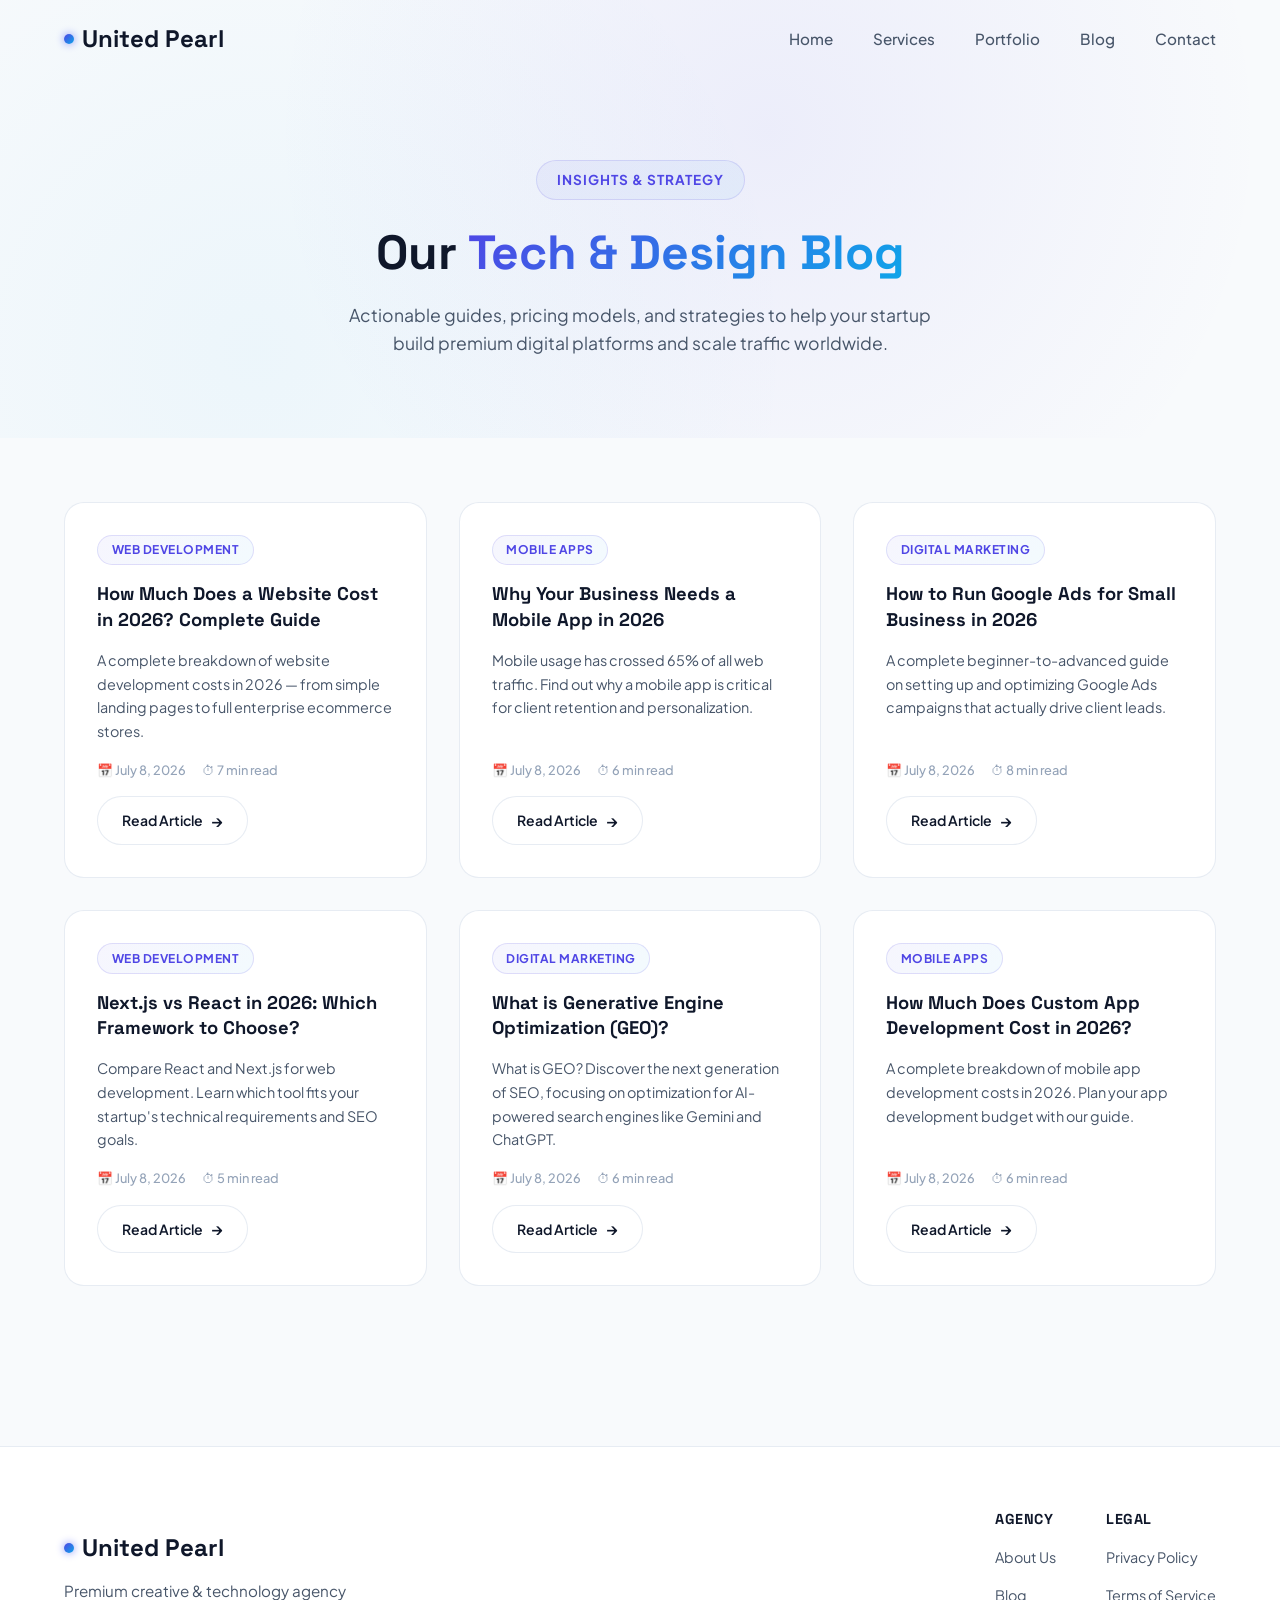
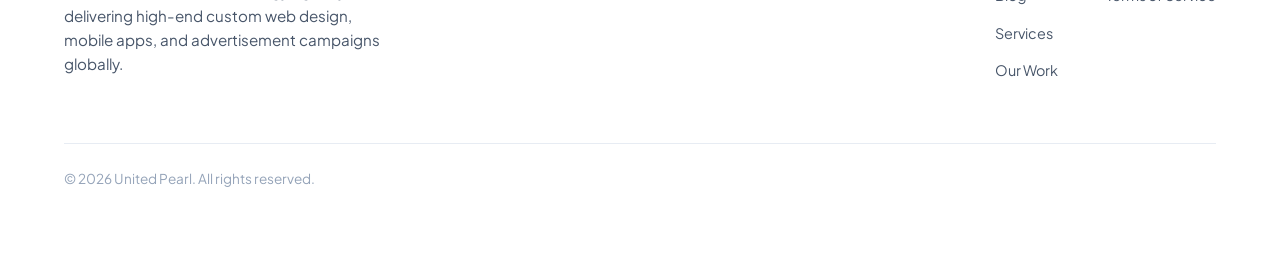
==== commit f7c45cc3: "Fix AdSense policy violation: Add required Privacy Policy, Terms of Service, and About Us pages and " ====
--- a/blog/index.html
+++ b/blog/index.html
@@ -154,6 +154,42 @@
     </div>
   </section>
 
+  <!-- Footer Section -->
+  <footer>
+    <div class="container">
+      <div class="footer-top">
+        <div class="footer-brand">
+          <a href="../index.html" class="logo">
+            <span class="logo-dot"></span>
+            United Pearl
+          </a>
+          <p class="footer-tagline">Premium creative &amp; technology agency delivering high-end custom web design, mobile apps, and advertisement campaigns globally.</p>
+        </div>
+        <div class="footer-links">
+          <div class="footer-link-group">
+            <h4>Agency</h4>
+            <ul>
+              <li><a href="../about.html">About Us</a></li>
+              <li><a href="index.html">Blog</a></li>
+              <li><a href="../index.html#services">Services</a></li>
+              <li><a href="../index.html#portfolio">Our Work</a></li>
+            </ul>
+          </div>
+          <div class="footer-link-group">
+            <h4>Legal</h4>
+            <ul>
+              <li><a href="../privacy-policy.html">Privacy Policy</a></li>
+              <li><a href="../terms-of-service.html">Terms of Service</a></li>
+            </ul>
+          </div>
+        </div>
+      </div>
+      <div class="footer-bottom" style="margin-top: 3rem; padding-top: 1.5rem; border-top: 1px solid var(--border-color);">
+        <p>&copy; 2026 United Pearl. All rights reserved.</p>
+      </div>
+    </div>
+  </footer>
+
   <!-- JS -->
   <script src="../script.js"></script>
 </body>
